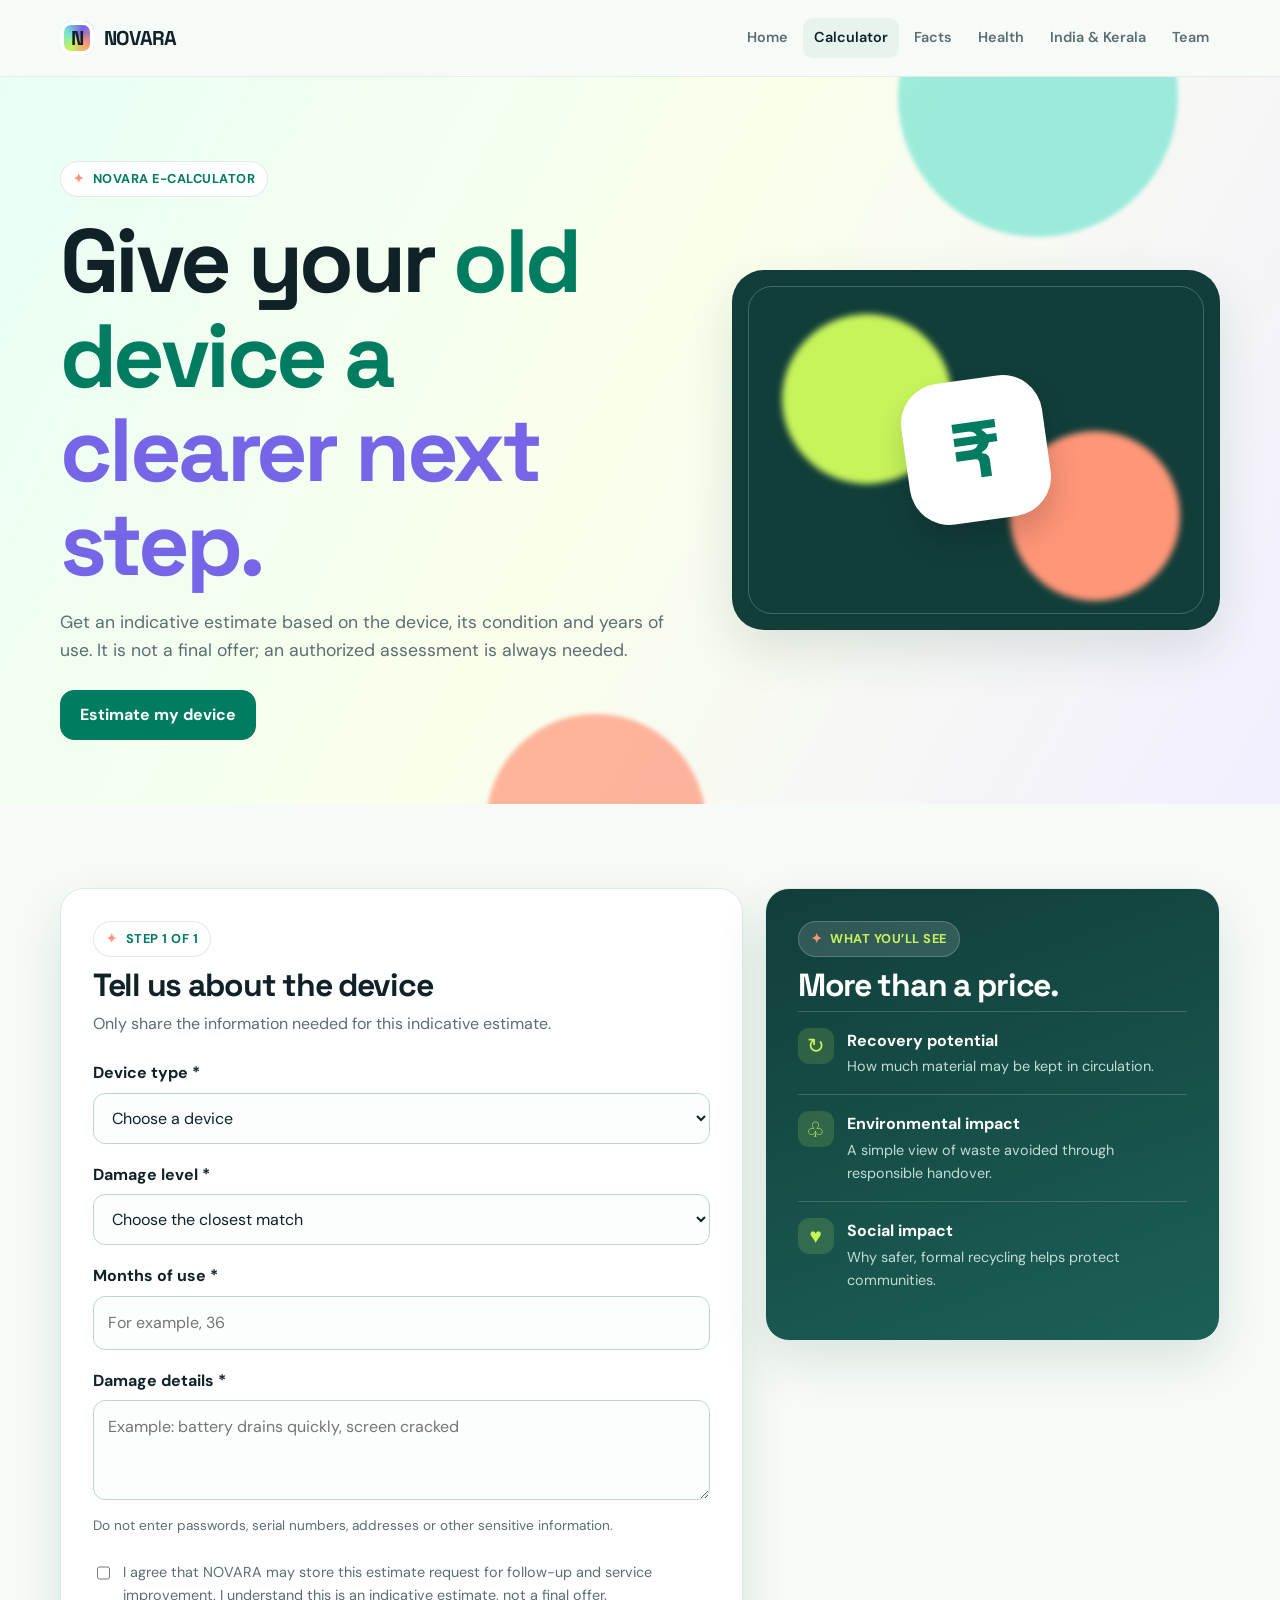
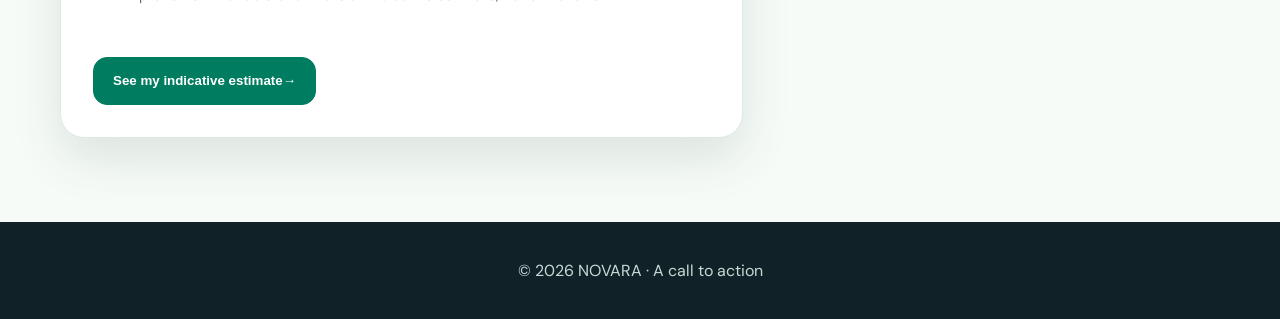
==== calculator.html @ 315a71c9 "Add files via upload" ====
<!doctype html><html lang="en"><head><meta charset="utf-8"><meta name="viewport" content="width=device-width,initial-scale=1"><meta name="description" content="Get an indicative NOVARA e-waste estimate."><title>E-Calculator | NOVARA</title><link rel="stylesheet" href="styles.css"></head><body><header><div class="container"><nav><a class="brand" href="index.html"><span class="brand-badge">N</span>NOVARA</a><ul class="nav-links"><li><a href="index.html">Home</a></li><li><a class="active" href="calculator.html">Calculator</a></li><li><a href="facts.html">Facts</a></li><li><a href="health.html">Health</a></li><li><a href="india-kerala.html">India &amp; Kerala</a></li><li><a href="team.html">Team</a></li></ul></nav></div></header><main><section class="hero calculator-hero"><div class="container hero-grid"><div><span class="eyebrow">NOVARA e-calculator</span><h1 class="kinetic"><span>Give your</span> <span>old device a</span> <span>clearer next step.</span></h1><p class="sub">Get an indicative estimate based on the device, its condition and years of use. It is not a final offer; an authorized assessment is always needed.</p><a class="btn" href="#estimate-form">Estimate my device</a></div><div class="hero-visual" aria-hidden="true"><div class="orb one"></div><div class="orb two"></div><div class="hero-symbol">₹</div></div></div></section><section class="container reveal"><div class="calculator-layout"><form id="estimate-form" class="calculator-card" novalidate><div class="form-heading"><span class="eyebrow">Step 1 of 1</span><h2>Tell us about the device</h2><p>Only share the information needed for this indicative estimate.</p></div><div class="field"><label for="deviceType">Device type <span aria-hidden="true">*</span></label><select id="deviceType" name="deviceType" required><option value="">Choose a device</option><option value="smartphone">Smartphone</option><option value="laptop">Laptop</option><option value="tablet">Tablet</option><option value="desktop">Desktop computer</option><option value="smartwatch">Smartwatch</option><option value="console">Gaming console</option><option value="other">Other electronic device</option></select></div><div class="field"><label for="damageLevel">Damage level <span aria-hidden="true">*</span></label><select id="damageLevel" name="damageLevel" required><option value="">Choose the closest match</option><option value="minor">Minor wear or repair needed</option><option value="moderate">Moderate damage</option><option value="severe">Severe damage</option><option value="nonworking">Not working</option></select></div><div class="field"><label for="usageMonths">Months of use <span aria-hidden="true">*</span></label><input id="usageMonths" name="usageMonths" type="number" min="0" max="180" step="1" inputmode="numeric" placeholder="For example, 36" required></div><div class="field"><label for="damageDescription">Damage details <span aria-hidden="true">*</span></label><textarea id="damageDescription" name="damageDescription" maxlength="500" required placeholder="Example: battery drains quickly, screen cracked"></textarea><p class="hint">Do not enter passwords, serial numbers, addresses or other sensitive information.</p></div><label class="consent"><input id="consent" name="consent" type="checkbox" required><span>I agree that NOVARA may store this estimate request for follow-up and service improvement. I understand this is an indicative estimate, not a final offer.</span></label><p id="form-message" class="form-message" role="alert" aria-live="polite"></p><button class="btn" type="submit">See my indicative estimate <span aria-hidden="true">→</span></button></form><aside class="calculator-aside"><span class="eyebrow">What you’ll see</span><h2>More than a price.</h2><div class="mini-impact"><span>↻</span><div><strong>Recovery potential</strong><p>How much material may be kept in circulation.</p></div></div><div class="mini-impact"><span>♧</span><div><strong>Environmental impact</strong><p>A simple view of waste avoided through responsible handover.</p></div></div><div class="mini-impact"><span>♥</span><div><strong>Social impact</strong><p>Why safer, formal recycling helps protect communities.</p></div></div></aside></div><section id="result" class="estimate-result" hidden tabindex="-1"><span class="eyebrow">Your indicative result</span><h2 id="result-title">A next step for your device</h2><p id="result-summary"></p><div class="result-grid"><article><span>Indicative recovery value</span><strong id="value-result">—</strong><small>Subject to a physical assessment.</small></article><article><span>Repair / reuse potential</span><strong id="repair-result">—</strong><small>A guide, not a quote.</small></article><article><span>Sustainable impact</span><strong id="impact-result">—</strong><small id="impact-detail">—</small></article></div><div class="result-actions"><a class="btn" href="india-kerala.html">Plan responsible disposal</a><button class="text-button" id="reset-estimate" type="button">Start another estimate</button></div></section></section></main><footer><div class="container">© 2026 NOVARA · A call to action</div></footer><script src="calculator.js"></script></body></html>
---- styles.css ----
@import url('https://fonts.googleapis.com/css2?family=DM+Sans:wght@400;500;600;700&family=Space+Grotesk:wght@500;600;700&display=swap');
:root { --ink:#102228; --muted:#5c6d72; --paper:#f7fbf8; --surface:#fff; --line:#dcebe5; --green:#007c61; --lime:#c7f35b; --aqua:#75e5d2; --coral:#ff9678; --violet:#7765e8; --shadow:0 20px 50px rgba(17,63,53,.12); --radius:24px; }
* { box-sizing:border-box; } html { scroll-behavior:smooth; } body { margin:0; color:var(--ink); background:var(--paper); font:16px/1.6 'DM Sans',Arial,sans-serif; } h1,h2,h3 { font-family:'Space Grotesk',Arial,sans-serif; line-height:1.05; margin:0; letter-spacing:-.04em; } a { color:inherit; text-decoration:none; } a:focus-visible,button:focus-visible { outline:3px solid var(--violet); outline-offset:4px; border-radius:8px; }
.container { width:min(1160px,calc(100% - 40px)); margin:auto; } header { position:sticky; top:0; z-index:10; background:rgba(247,251,248,.86); backdrop-filter:blur(16px); border-bottom:1px solid rgba(16,34,40,.07); } nav { min-height:76px; display:flex; align-items:center; justify-content:space-between; gap:24px; } .brand { display:flex; align-items:center; gap:10px; font:700 1.25rem 'Space Grotesk'; letter-spacing:-.04em; } .brand-badge { width:34px; aspect-ratio:1; display:grid; place-items:center; border-radius:11px; background:conic-gradient(from 210deg,var(--lime),var(--aqua),var(--violet),var(--coral),var(--lime)); color:#102228; box-shadow:inset 0 0 0 4px #fff; } .brand-logo { width:38px; height:38px; object-fit:contain; } .nav-links { display:flex; flex-wrap:wrap; gap:4px; padding:0; margin:0; list-style:none; } .nav-links a { display:block; padding:8px 11px; border-radius:10px; color:var(--muted); font-weight:600; font-size:.9rem; } .nav-links a:hover,.nav-links a.active { color:var(--ink); background:#e7f4ed; }
.hero { position:relative; overflow:hidden; padding:84px 0 72px; background:linear-gradient(118deg,#e9fff6 0%,#faffeb 48%,#f2efff 100%); } .hero:before,.hero:after { content:''; position:absolute; border-radius:50%; filter:blur(2px); opacity:.7; } .hero:before { width:280px; height:280px; background:var(--aqua); top:-120px; right:8%; } .hero:after { width:220px; height:220px; background:var(--coral); bottom:-130px; left:38%; } .hero-grid { position:relative; display:grid; grid-template-columns:1.12fr .88fr; gap:52px; align-items:center; } .eyebrow,.badge { display:inline-flex; align-items:center; gap:8px; padding:7px 12px; background:#fff; border:1px solid rgba(16,34,40,.1); border-radius:999px; color:var(--green); font-size:.8rem; font-weight:700; letter-spacing:.04em; text-transform:uppercase; } .eyebrow:before { content:'✦'; color:var(--coral); } .kinetic { max-width:720px; margin:17px 0; font-size:clamp(3rem,7vw,5.8rem); } .kinetic span { display:inline; } .kinetic span:nth-child(2) { color:var(--green); } .kinetic span:nth-child(3) { color:var(--violet); } .sub { max-width:58ch; margin:0 0 26px; color:var(--muted); font-size:1.1rem; } .cta { display:flex; flex-wrap:wrap; gap:12px; } .btn { display:inline-flex; justify-content:center; align-items:center; min-height:48px; padding:11px 19px; border:1px solid var(--green); border-radius:14px; background:var(--green); color:#fff; font-weight:700; transition:transform .2s,box-shadow .2s,background .2s; } .btn:hover { transform:translateY(-3px); background:#00634e; box-shadow:0 12px 22px rgba(0,124,97,.23); } .btn-outline { background:rgba(255,255,255,.7); color:var(--ink); border-color:var(--line); } .btn-outline:hover { background:#fff; }
.hero-visual { min-height:360px; position:relative; display:grid; place-items:center; overflow:hidden; isolation:isolate; border:1px solid rgba(16,34,40,.08); border-radius:32px; background:#123e3a; box-shadow:var(--shadow); } .hero-visual:before { content:''; position:absolute; inset:15px; z-index:-1; border-radius:24px; border:1px solid rgba(255,255,255,.22); } .orb { position:absolute; width:170px; aspect-ratio:1; border-radius:50%; filter:blur(3px); } .orb.one { top:12%; left:10%; background:var(--lime); } .orb.two { right:8%; bottom:8%; background:var(--coral); } .hero-symbol { position:relative; z-index:2; display:grid; place-items:center; width:142px; aspect-ratio:1; border-radius:40px; background:#fff; color:var(--green); font:700 5rem 'Space Grotesk'; transform:rotate(-8deg); box-shadow:0 18px 30px rgba(0,0,0,.16); } .logo-visual img { position:relative; z-index:2; max-width:68%; max-height:180px; object-fit:contain; background:#fff; padding:20px; border-radius:20px; }
section { padding:84px 0; } .section-heading { display:flex; justify-content:space-between; gap:30px; align-items:end; margin-bottom:28px; } .section-title { font-size:clamp(2rem,4vw,3.2rem); } .section-sub { max-width:56ch; margin:10px 0 0; color:var(--muted); } .stats,.cards-3 { display:grid; grid-template-columns:repeat(3,1fr); gap:18px; } .stat-card,.card,.glass { border:1px solid var(--line); border-radius:var(--radius); background:var(--surface); box-shadow:0 5px 15px rgba(17,63,53,.035); } .stat-card { padding:24px; } .stat-card:nth-child(2n) { background:#eefcf7; } .stat-card:nth-child(3n) { background:#fffae8; } .stat-value { font:700 clamp(2.2rem,4vw,3.2rem) 'Space Grotesk'; color:var(--green); letter-spacing:-.06em; } .stat-label { margin-top:8px; font-weight:700; } .note { margin:.5rem 0 0; color:var(--muted); font-size:.88rem; } .grid-2 { display:grid; grid-template-columns:1fr 1fr; gap:18px; } .glass,.card { padding:28px; } .card { transition:transform .2s,box-shadow .2s; } .card:hover,.glass:hover { transform:translateY(-5px); box-shadow:var(--shadow); } .icon { width:46px; aspect-ratio:1; display:grid; place-items:center; margin-bottom:18px; border-radius:15px; background:#e7f8f0; font-size:1.35rem; } .card:nth-child(2) .icon { background:#fff2eb; } .card:nth-child(3) .icon { background:#eeecff; } .card h3,.glass h3 { font-size:1.3rem; margin-bottom:10px; } .card p,.glass p,ul.clean { color:var(--muted); } ul.clean { margin:12px 0 0; padding-left:20px; } ul.clean li { margin:8px 0; } .feature-band { padding:34px; border-radius:32px; background:var(--ink); color:#fff; } .feature-band p { color:#bed5ce; } .feature-band .btn { background:var(--lime); border-color:var(--lime); color:var(--ink); } footer { padding:36px 0; background:var(--ink); color:#c8d9d4; text-align:center; }
.reveal { opacity:1; transform:none; } .js .reveal { opacity:0; transform:translateY(24px); transition:opacity .65s ease,transform .65s ease; } .js .reveal.on { opacity:1; transform:none; }
@media (max-width:820px) { nav { padding:12px 0; align-items:flex-start; } .nav-links { gap:1px; } .nav-links a { padding:6px 8px; font-size:.82rem; } .hero { padding:58px 0; } .hero-grid,.grid-2 { grid-template-columns:1fr; gap:28px; } .hero-visual { min-height:260px; order:-1; } .hero-symbol { width:110px; font-size:4rem; } .stats,.cards-3 { grid-template-columns:1fr; } .section-heading { display:block; } section { padding:58px 0; } }
@media (prefers-reduced-motion:reduce) { html { scroll-behavior:auto; } *,*:before,*:after { animation-duration:.01ms !important; animation-iteration-count:1 !important; transition-duration:.01ms !important; } .reveal { opacity:1; transform:none; } }

.calculator-hero { padding-bottom:64px; }.calculator-layout { display:grid; grid-template-columns:minmax(0,1.2fr) minmax(280px,.8fr); gap:22px; align-items:start; }.calculator-card,.calculator-aside,.estimate-result { padding:32px; border:1px solid var(--line); border-radius:var(--radius); background:var(--surface); box-shadow:var(--shadow); }.form-heading h2,.calculator-aside h2 { margin:12px 0 8px; font-size:2rem; }.form-heading p,.calculator-aside p { color:var(--muted); margin:0 0 24px; }.field { margin:18px 0; }.field label { display:block; margin-bottom:7px; font-weight:700; }.field select,.field input,.field textarea { width:100%; border:1px solid #bdd6cd; border-radius:12px; background:#fbfefc; color:var(--ink); padding:13px 14px; font:inherit; }.field textarea { min-height:100px; resize:vertical; }.field select:focus,.field input:focus,.field textarea:focus { outline:3px solid rgba(117,101,232,.25); border-color:var(--violet); }.hint { margin:7px 0 0; color:var(--muted); font-size:.85rem; }.consent { display:flex; align-items:flex-start; gap:10px; margin:24px 0 12px; color:var(--muted); font-size:.9rem; }.consent input { width:18px; height:18px; margin-top:3px; accent-color:var(--green); }.form-message { min-height:1.5em; margin:0 0 14px; color:var(--green); font-weight:600; }.calculator-aside { background:linear-gradient(160deg,#123e3a,#1b6057); color:#fff; position:sticky; top:94px; }.calculator-aside .eyebrow { background:rgba(255,255,255,.13); border-color:rgba(255,255,255,.2); color:var(--lime); }.calculator-aside p { color:#c1dbd5; }.mini-impact { display:flex; gap:13px; padding:16px 0; border-top:1px solid rgba(255,255,255,.16); }.mini-impact > span { display:grid; place-items:center; width:36px; height:36px; flex:0 0 auto; border-radius:11px; background:rgba(199,243,91,.15); color:var(--lime); font-size:1.3rem; }.mini-impact strong { display:block; }.mini-impact p { font-size:.9rem; margin:2px 0 0; }.estimate-result { margin-top:22px; }.estimate-result h2 { margin:12px 0 8px; font-size:clamp(2rem,4vw,3rem); }.estimate-result > p { color:var(--muted); max-width:70ch; }.result-grid { display:grid; grid-template-columns:repeat(3,1fr); gap:14px; margin:24px 0; }.result-grid article { padding:20px; border-radius:18px; background:#effaf5; }.result-grid article:nth-child(2) { background:#fff7e8; }.result-grid article:nth-child(3) { background:#f0eeff; }.result-grid span,.result-grid small { display:block; color:var(--muted); font-size:.85rem; }.result-grid strong { display:block; margin:7px 0; font:700 1.45rem 'Space Grotesk'; color:var(--green); }.result-actions { display:flex; align-items:center; gap:18px; flex-wrap:wrap; }.text-button { border:0; background:transparent; color:var(--green); padding:9px; font:700 inherit; cursor:pointer; text-decoration:underline; }
@media (max-width:820px) { .calculator-layout,.result-grid { grid-template-columns:1fr; }.calculator-aside { position:static; }.calculator-card,.calculator-aside,.estimate-result { padding:24px; } }
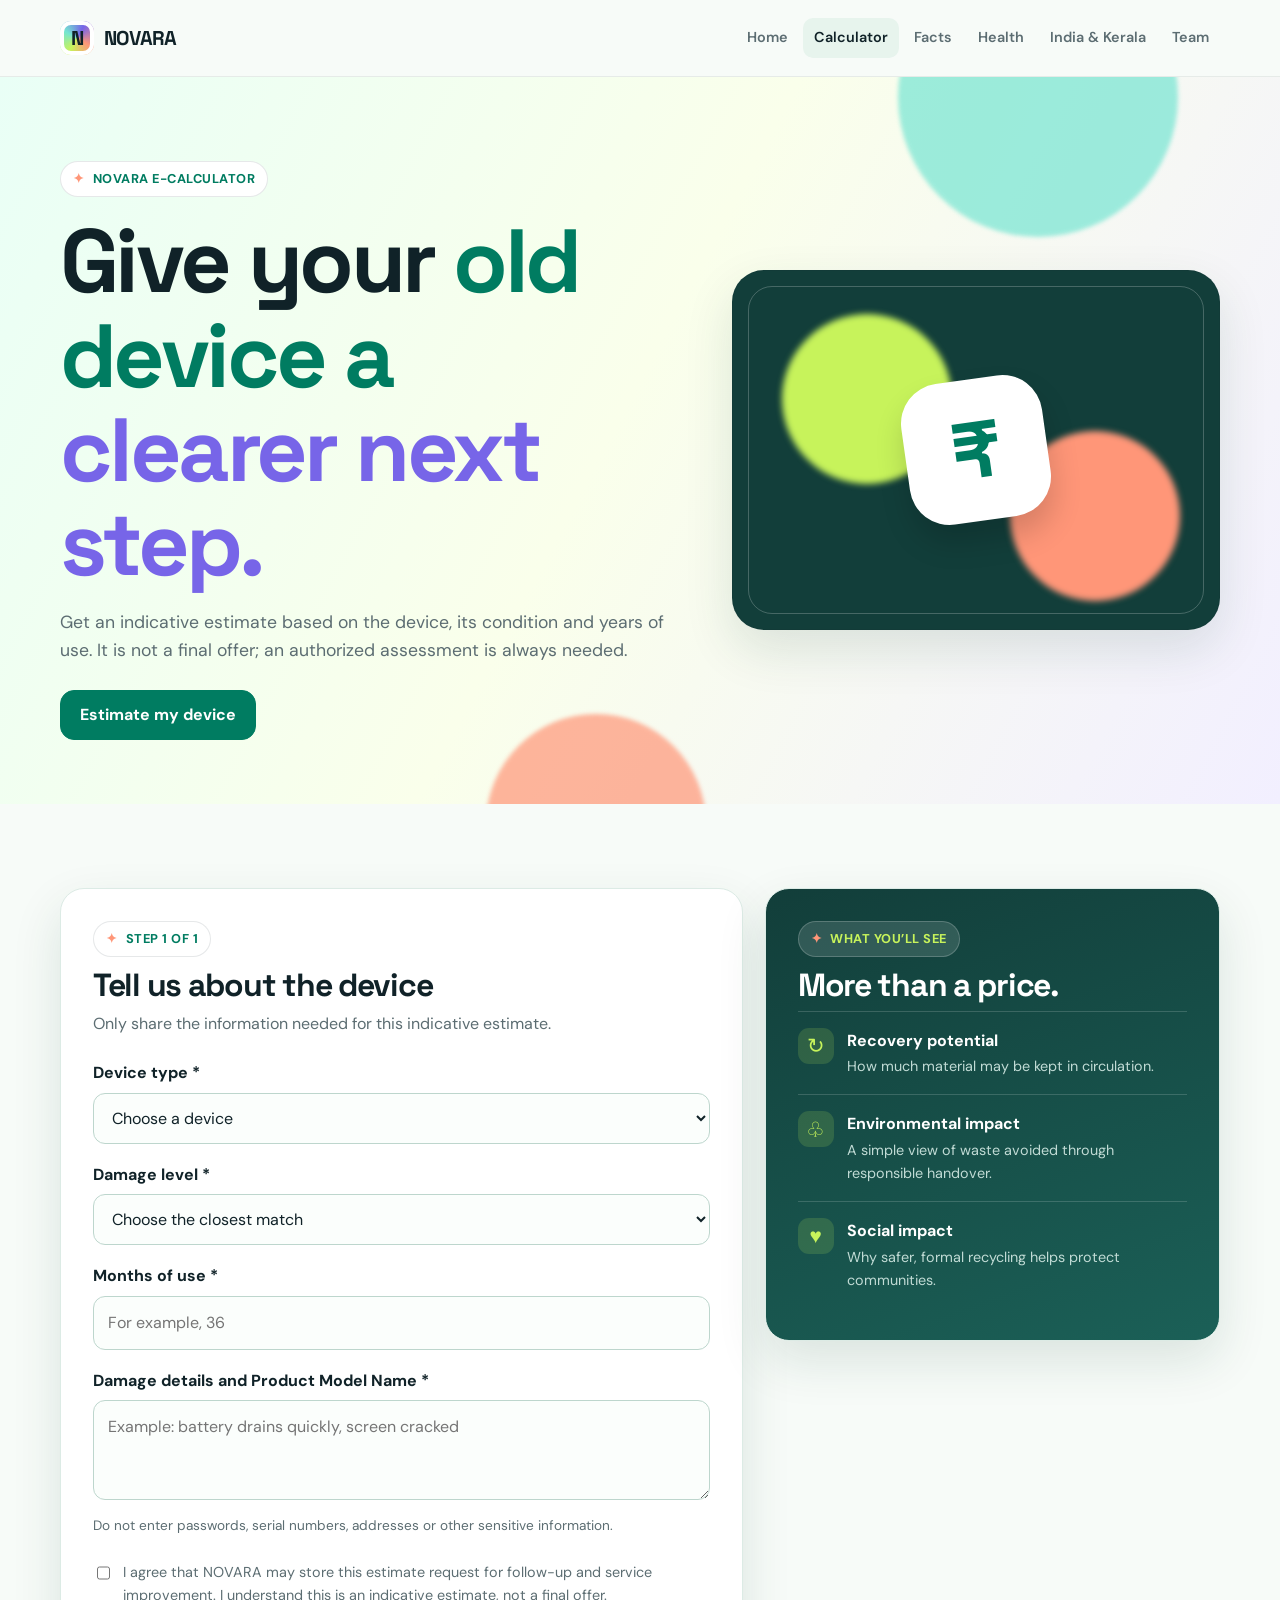
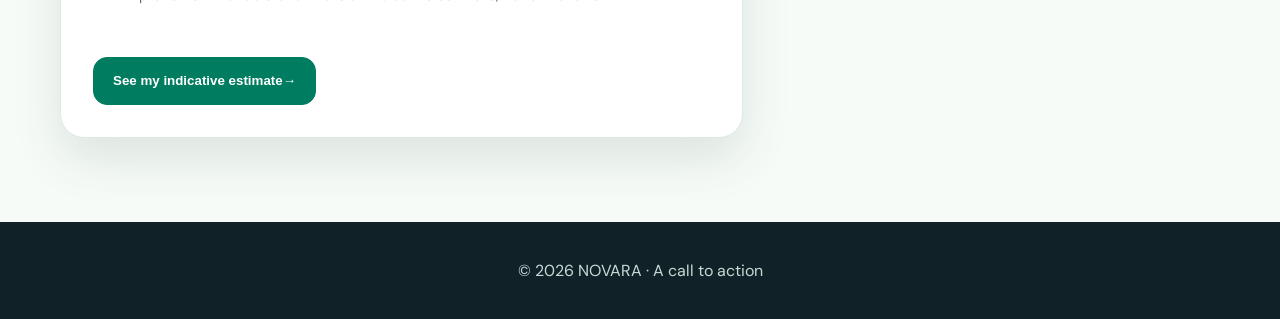
==== commit d08dfaa2: "Update calculator.html" ====
--- a/calculator.html
+++ b/calculator.html
@@ -1 +1,239 @@
-<!doctype html><html lang="en"><head><meta charset="utf-8"><meta name="viewport" content="width=device-width,initial-scale=1"><meta name="description" content="Get an indicative NOVARA e-waste estimate."><title>E-Calculator | NOVARA</title><link rel="stylesheet" href="styles.css"></head><body><header><div class="container"><nav><a class="brand" href="index.html"><span class="brand-badge">N</span>NOVARA</a><ul class="nav-links"><li><a href="index.html">Home</a></li><li><a class="active" href="calculator.html">Calculator</a></li><li><a href="facts.html">Facts</a></li><li><a href="health.html">Health</a></li><li><a href="india-kerala.html">India &amp; Kerala</a></li><li><a href="team.html">Team</a></li></ul></nav></div></header><main><section class="hero calculator-hero"><div class="container hero-grid"><div><span class="eyebrow">NOVARA e-calculator</span><h1 class="kinetic"><span>Give your</span> <span>old device a</span> <span>clearer next step.</span></h1><p class="sub">Get an indicative estimate based on the device, its condition and years of use. It is not a final offer; an authorized assessment is always needed.</p><a class="btn" href="#estimate-form">Estimate my device</a></div><div class="hero-visual" aria-hidden="true"><div class="orb one"></div><div class="orb two"></div><div class="hero-symbol">₹</div></div></div></section><section class="container reveal"><div class="calculator-layout"><form id="estimate-form" class="calculator-card" novalidate><div class="form-heading"><span class="eyebrow">Step 1 of 1</span><h2>Tell us about the device</h2><p>Only share the information needed for this indicative estimate.</p></div><div class="field"><label for="deviceType">Device type <span aria-hidden="true">*</span></label><select id="deviceType" name="deviceType" required><option value="">Choose a device</option><option value="smartphone">Smartphone</option><option value="laptop">Laptop</option><option value="tablet">Tablet</option><option value="desktop">Desktop computer</option><option value="smartwatch">Smartwatch</option><option value="console">Gaming console</option><option value="other">Other electronic device</option></select></div><div class="field"><label for="damageLevel">Damage level <span aria-hidden="true">*</span></label><select id="damageLevel" name="damageLevel" required><option value="">Choose the closest match</option><option value="minor">Minor wear or repair needed</option><option value="moderate">Moderate damage</option><option value="severe">Severe damage</option><option value="nonworking">Not working</option></select></div><div class="field"><label for="usageMonths">Months of use <span aria-hidden="true">*</span></label><input id="usageMonths" name="usageMonths" type="number" min="0" max="180" step="1" inputmode="numeric" placeholder="For example, 36" required></div><div class="field"><label for="damageDescription">Damage details <span aria-hidden="true">*</span></label><textarea id="damageDescription" name="damageDescription" maxlength="500" required placeholder="Example: battery drains quickly, screen cracked"></textarea><p class="hint">Do not enter passwords, serial numbers, addresses or other sensitive information.</p></div><label class="consent"><input id="consent" name="consent" type="checkbox" required><span>I agree that NOVARA may store this estimate request for follow-up and service improvement. I understand this is an indicative estimate, not a final offer.</span></label><p id="form-message" class="form-message" role="alert" aria-live="polite"></p><button class="btn" type="submit">See my indicative estimate <span aria-hidden="true">→</span></button></form><aside class="calculator-aside"><span class="eyebrow">What you’ll see</span><h2>More than a price.</h2><div class="mini-impact"><span>↻</span><div><strong>Recovery potential</strong><p>How much material may be kept in circulation.</p></div></div><div class="mini-impact"><span>♧</span><div><strong>Environmental impact</strong><p>A simple view of waste avoided through responsible handover.</p></div></div><div class="mini-impact"><span>♥</span><div><strong>Social impact</strong><p>Why safer, formal recycling helps protect communities.</p></div></div></aside></div><section id="result" class="estimate-result" hidden tabindex="-1"><span class="eyebrow">Your indicative result</span><h2 id="result-title">A next step for your device</h2><p id="result-summary"></p><div class="result-grid"><article><span>Indicative recovery value</span><strong id="value-result">—</strong><small>Subject to a physical assessment.</small></article><article><span>Repair / reuse potential</span><strong id="repair-result">—</strong><small>A guide, not a quote.</small></article><article><span>Sustainable impact</span><strong id="impact-result">—</strong><small id="impact-detail">—</small></article></div><div class="result-actions"><a class="btn" href="india-kerala.html">Plan responsible disposal</a><button class="text-button" id="reset-estimate" type="button">Start another estimate</button></div></section></section></main><footer><div class="container">© 2026 NOVARA · A call to action</div></footer><script src="calculator.js"></script></body></html>
+<!doctype html>
+<html lang="en">
+<head>
+  <meta charset="utf-8">
+  <meta name="viewport" content="width=device-width, initial-scale=1">
+  <meta
+    name="description"
+    content="Get an indicative NOVARA e-waste estimate."
+  >
+  <title>E-Calculator | NOVARA</title>
+  <link rel="stylesheet" href="styles.css">
+</head>
+
+<body>
+  <header>
+    <div class="container">
+      <nav>
+        <a class="brand" href="index.html">
+          <span class="brand-badge">N</span>
+          NOVARA
+        </a>
+
+        <ul class="nav-links">
+          <li><a href="index.html">Home</a></li>
+          <li><a class="active" href="calculator.html">Calculator</a></li>
+          <li><a href="facts.html">Facts</a></li>
+          <li><a href="health.html">Health</a></li>
+          <li><a href="india-kerala.html">India &amp; Kerala</a></li>
+          <li><a href="team.html">Team</a></li>
+        </ul>
+      </nav>
+    </div>
+  </header>
+
+  <main>
+    <section class="hero calculator-hero">
+      <div class="container hero-grid">
+        <div>
+          <span class="eyebrow">NOVARA e-calculator</span>
+
+          <h1 class="kinetic">
+            <span>Give your</span>
+            <span>old device a</span>
+            <span>clearer next step.</span>
+          </h1>
+
+          <p class="sub">
+            Get an indicative estimate based on the device, its condition and
+            years of use. It is not a final offer; an authorized assessment is
+            always needed.
+          </p>
+
+          <a class="btn" href="#estimate-form">Estimate my device</a>
+        </div>
+
+        <div class="hero-visual" aria-hidden="true">
+          <div class="orb one"></div>
+          <div class="orb two"></div>
+          <div class="hero-symbol">₹</div>
+        </div>
+      </div>
+    </section>
+
+    <section class="container reveal">
+      <div class="calculator-layout">
+        <form id="estimate-form" class="calculator-card" novalidate>
+          <div class="form-heading">
+            <span class="eyebrow">Step 1 of 1</span>
+            <h2>Tell us about the device</h2>
+            <p>Only share the information needed for this indicative estimate.</p>
+          </div>
+
+          <div class="field">
+            <label for="deviceType">
+              Device type <span aria-hidden="true">*</span>
+            </label>
+
+            <select id="deviceType" name="deviceType" required>
+              <option value="">Choose a device</option>
+              <option value="smartphone">Smartphone</option>
+              <option value="laptop">Laptop</option>
+              <option value="tablet">Tablet</option>
+              <option value="desktop">Desktop computer</option>
+              <option value="smartwatch">Smartwatch</option>
+              <option value="console">Gaming console</option>
+              <option value="other">Other electronic device</option>
+            </select>
+          </div>
+
+          <div class="field">
+            <label for="damageLevel">
+              Damage level <span aria-hidden="true">*</span>
+            </label>
+
+            <select id="damageLevel" name="damageLevel" required>
+              <option value="">Choose the closest match</option>
+              <option value="minor">Minor wear or repair needed</option>
+              <option value="moderate">Moderate damage</option>
+              <option value="severe">Severe damage</option>
+              <option value="nonworking">Not working</option>
+            </select>
+          </div>
+
+          <div class="field">
+            <label for="usageMonths">
+              Months of use <span aria-hidden="true">*</span>
+            </label>
+
+            <input
+              id="usageMonths"
+              name="usageMonths"
+              type="number"
+              min="0"
+              max="180"
+              step="1"
+              inputmode="numeric"
+              placeholder="For example, 36"
+              required
+            >
+          </div>
+
+          <div class="field">
+            <label for="damageDescription">
+              Damage details and Product Model Name <span aria-hidden="true">*</span>
+            </label>
+
+            <textarea
+              id="damageDescription"
+              name="damageDescription"
+              maxlength="200"
+              required
+              placeholder="Example: battery drains quickly, screen cracked"
+            ></textarea>
+
+            <p class="hint">
+              Do not enter passwords, serial numbers, addresses or other
+              sensitive information.
+            </p>
+          </div>
+
+          <label class="consent">
+            <input id="consent" name="consent" type="checkbox" required>
+            <span>
+              I agree that NOVARA may store this estimate request for follow-up
+              and service improvement. I understand this is an indicative
+              estimate, not a final offer.
+            </span>
+          </label>
+
+          <p
+            id="form-message"
+            class="form-message"
+            role="alert"
+            aria-live="polite"
+          ></p>
+
+          <button class="btn" type="submit">
+            See my indicative estimate
+            <span aria-hidden="true">→</span>
+          </button>
+        </form>
+
+        <aside class="calculator-aside">
+          <span class="eyebrow">What you’ll see</span>
+          <h2>More than a price.</h2>
+
+          <div class="mini-impact">
+            <span>↻</span>
+            <div>
+              <strong>Recovery potential</strong>
+              <p>How much material may be kept in circulation.</p>
+            </div>
+          </div>
+
+          <div class="mini-impact">
+            <span>♧</span>
+            <div>
+              <strong>Environmental impact</strong>
+              <p>A simple view of waste avoided through responsible handover.</p>
+            </div>
+          </div>
+
+          <div class="mini-impact">
+            <span>♥</span>
+            <div>
+              <strong>Social impact</strong>
+              <p>Why safer, formal recycling helps protect communities.</p>
+            </div>
+          </div>
+        </aside>
+      </div>
+
+      <section id="result" class="estimate-result" hidden tabindex="-1">
+        <span class="eyebrow">Your indicative result</span>
+        <h2 id="result-title">A next step for your device</h2>
+        <p id="result-summary"></p>
+
+        <div class="result-grid">
+          <article>
+            <span>Indicative recovery value</span>
+            <strong id="value-result">—</strong>
+            <small>Subject to a physical assessment.</small>
+          </article>
+
+          <article>
+            <span>Repair / reuse potential</span>
+            <strong id="repair-result">—</strong>
+            <small>A guide, not a quote.</small>
+          </article>
+
+          <article>
+            <span>Sustainable impact</span>
+            <strong id="impact-result">—</strong>
+            <small id="impact-detail">—</small>
+          </article>
+        </div>
+
+        <div class="result-actions">
+          <a class="btn" href="india-kerala.html">
+            Plan responsible disposal
+          </a>
+
+          <button class="text-button" id="reset-estimate" type="button">
+            Start another estimate
+          </button>
+        </div>
+      </section>
+    </section>
+  </main>
+
+  <footer>
+    <div class="container">
+      © 2026 NOVARA · A call to action
+    </div>
+  </footer>
+
+  <script src="calculator.js"></script>
+</body>
+</html>
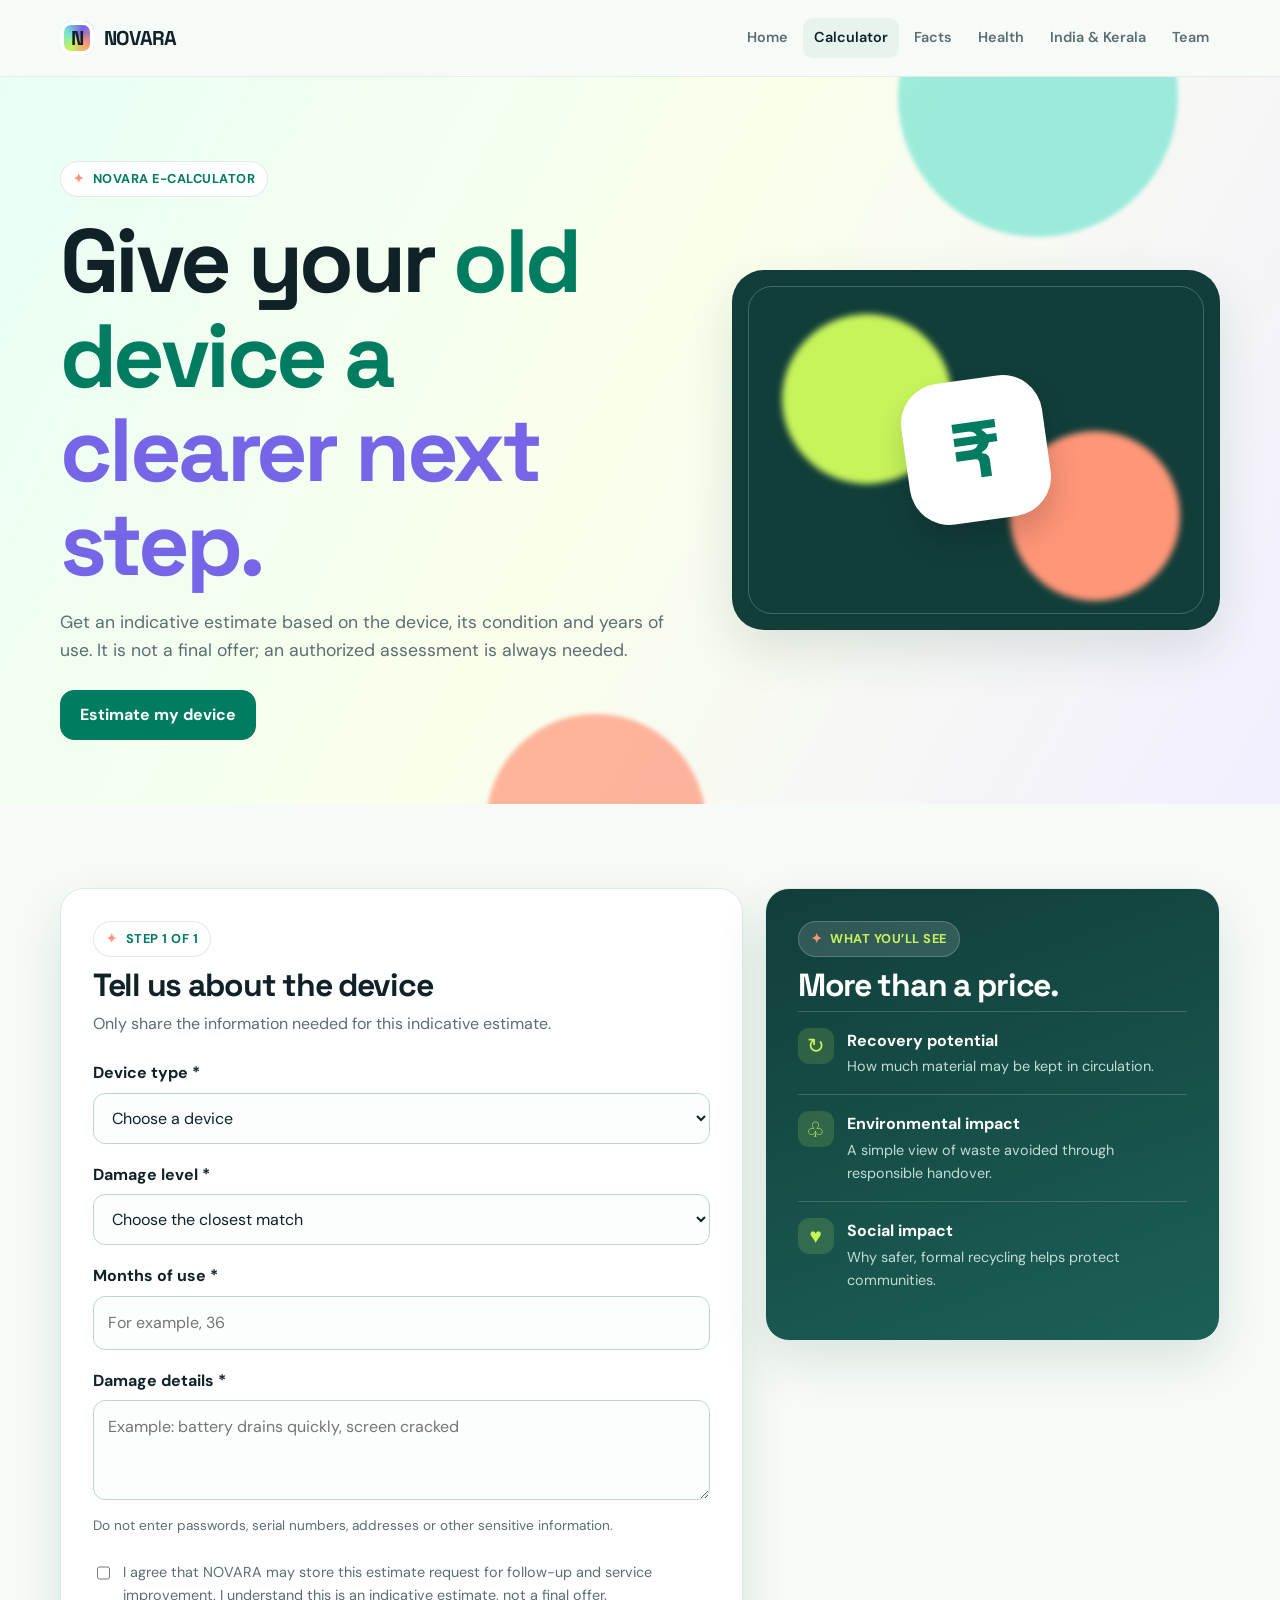
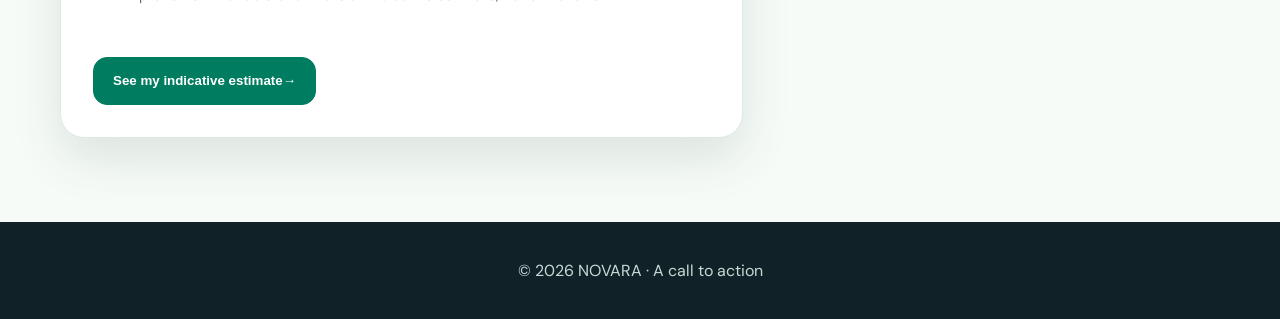
==== commit 0fdb9e36: "Add files via upload" ====
--- a/calculator.html
+++ b/calculator.html
@@ -1,239 +1 @@
-<!doctype html>
-<html lang="en">
-<head>
-  <meta charset="utf-8">
-  <meta name="viewport" content="width=device-width, initial-scale=1">
-  <meta
-    name="description"
-    content="Get an indicative NOVARA e-waste estimate."
-  >
-  <title>E-Calculator | NOVARA</title>
-  <link rel="stylesheet" href="styles.css">
-</head>
-
-<body>
-  <header>
-    <div class="container">
-      <nav>
-        <a class="brand" href="index.html">
-          <span class="brand-badge">N</span>
-          NOVARA
-        </a>
-
-        <ul class="nav-links">
-          <li><a href="index.html">Home</a></li>
-          <li><a class="active" href="calculator.html">Calculator</a></li>
-          <li><a href="facts.html">Facts</a></li>
-          <li><a href="health.html">Health</a></li>
-          <li><a href="india-kerala.html">India &amp; Kerala</a></li>
-          <li><a href="team.html">Team</a></li>
-        </ul>
-      </nav>
-    </div>
-  </header>
-
-  <main>
-    <section class="hero calculator-hero">
-      <div class="container hero-grid">
-        <div>
-          <span class="eyebrow">NOVARA e-calculator</span>
-
-          <h1 class="kinetic">
-            <span>Give your</span>
-            <span>old device a</span>
-            <span>clearer next step.</span>
-          </h1>
-
-          <p class="sub">
-            Get an indicative estimate based on the device, its condition and
-            years of use. It is not a final offer; an authorized assessment is
-            always needed.
-          </p>
-
-          <a class="btn" href="#estimate-form">Estimate my device</a>
-        </div>
-
-        <div class="hero-visual" aria-hidden="true">
-          <div class="orb one"></div>
-          <div class="orb two"></div>
-          <div class="hero-symbol">₹</div>
-        </div>
-      </div>
-    </section>
-
-    <section class="container reveal">
-      <div class="calculator-layout">
-        <form id="estimate-form" class="calculator-card" novalidate>
-          <div class="form-heading">
-            <span class="eyebrow">Step 1 of 1</span>
-            <h2>Tell us about the device</h2>
-            <p>Only share the information needed for this indicative estimate.</p>
-          </div>
-
-          <div class="field">
-            <label for="deviceType">
-              Device type <span aria-hidden="true">*</span>
-            </label>
-
-            <select id="deviceType" name="deviceType" required>
-              <option value="">Choose a device</option>
-              <option value="smartphone">Smartphone</option>
-              <option value="laptop">Laptop</option>
-              <option value="tablet">Tablet</option>
-              <option value="desktop">Desktop computer</option>
-              <option value="smartwatch">Smartwatch</option>
-              <option value="console">Gaming console</option>
-              <option value="other">Other electronic device</option>
-            </select>
-          </div>
-
-          <div class="field">
-            <label for="damageLevel">
-              Damage level <span aria-hidden="true">*</span>
-            </label>
-
-            <select id="damageLevel" name="damageLevel" required>
-              <option value="">Choose the closest match</option>
-              <option value="minor">Minor wear or repair needed</option>
-              <option value="moderate">Moderate damage</option>
-              <option value="severe">Severe damage</option>
-              <option value="nonworking">Not working</option>
-            </select>
-          </div>
-
-          <div class="field">
-            <label for="usageMonths">
-              Months of use <span aria-hidden="true">*</span>
-            </label>
-
-            <input
-              id="usageMonths"
-              name="usageMonths"
-              type="number"
-              min="0"
-              max="180"
-              step="1"
-              inputmode="numeric"
-              placeholder="For example, 36"
-              required
-            >
-          </div>
-
-          <div class="field">
-            <label for="damageDescription">
-              Damage details and Product Model Name <span aria-hidden="true">*</span>
-            </label>
-
-            <textarea
-              id="damageDescription"
-              name="damageDescription"
-              maxlength="200"
-              required
-              placeholder="Example: battery drains quickly, screen cracked"
-            ></textarea>
-
-            <p class="hint">
-              Do not enter passwords, serial numbers, addresses or other
-              sensitive information.
-            </p>
-          </div>
-
-          <label class="consent">
-            <input id="consent" name="consent" type="checkbox" required>
-            <span>
-              I agree that NOVARA may store this estimate request for follow-up
-              and service improvement. I understand this is an indicative
-              estimate, not a final offer.
-            </span>
-          </label>
-
-          <p
-            id="form-message"
-            class="form-message"
-            role="alert"
-            aria-live="polite"
-          ></p>
-
-          <button class="btn" type="submit">
-            See my indicative estimate
-            <span aria-hidden="true">→</span>
-          </button>
-        </form>
-
-        <aside class="calculator-aside">
-          <span class="eyebrow">What you’ll see</span>
-          <h2>More than a price.</h2>
-
-          <div class="mini-impact">
-            <span>↻</span>
-            <div>
-              <strong>Recovery potential</strong>
-              <p>How much material may be kept in circulation.</p>
-            </div>
-          </div>
-
-          <div class="mini-impact">
-            <span>♧</span>
-            <div>
-              <strong>Environmental impact</strong>
-              <p>A simple view of waste avoided through responsible handover.</p>
-            </div>
-          </div>
-
-          <div class="mini-impact">
-            <span>♥</span>
-            <div>
-              <strong>Social impact</strong>
-              <p>Why safer, formal recycling helps protect communities.</p>
-            </div>
-          </div>
-        </aside>
-      </div>
-
-      <section id="result" class="estimate-result" hidden tabindex="-1">
-        <span class="eyebrow">Your indicative result</span>
-        <h2 id="result-title">A next step for your device</h2>
-        <p id="result-summary"></p>
-
-        <div class="result-grid">
-          <article>
-            <span>Indicative recovery value</span>
-            <strong id="value-result">—</strong>
-            <small>Subject to a physical assessment.</small>
-          </article>
-
-          <article>
-            <span>Repair / reuse potential</span>
-            <strong id="repair-result">—</strong>
-            <small>A guide, not a quote.</small>
-          </article>
-
-          <article>
-            <span>Sustainable impact</span>
-            <strong id="impact-result">—</strong>
-            <small id="impact-detail">—</small>
-          </article>
-        </div>
-
-        <div class="result-actions">
-          <a class="btn" href="india-kerala.html">
-            Plan responsible disposal
-          </a>
-
-          <button class="text-button" id="reset-estimate" type="button">
-            Start another estimate
-          </button>
-        </div>
-      </section>
-    </section>
-  </main>
-
-  <footer>
-    <div class="container">
-      © 2026 NOVARA · A call to action
-    </div>
-  </footer>
-
-  <script src="calculator.js"></script>
-</body>
-</html>
+<!doctype html><html lang="en"><head><meta charset="utf-8"><meta name="viewport" content="width=device-width,initial-scale=1"><meta name="description" content="Get an indicative NOVARA e-waste estimate."><title>E-Calculator | NOVARA</title><link rel="stylesheet" href="styles.css"></head><body><header><div class="container"><nav><a class="brand" href="index.html"><span class="brand-badge">N</span>NOVARA</a><ul class="nav-links"><li><a href="index.html">Home</a></li><li><a class="active" href="calculator.html">Calculator</a></li><li><a href="facts.html">Facts</a></li><li><a href="health.html">Health</a></li><li><a href="india-kerala.html">India &amp; Kerala</a></li><li><a href="team.html">Team</a></li></ul></nav></div></header><main><section class="hero calculator-hero"><div class="container hero-grid"><div><span class="eyebrow">NOVARA e-calculator</span><h1 class="kinetic"><span>Give your</span> <span>old device a</span> <span>clearer next step.</span></h1><p class="sub">Get an indicative estimate based on the device, its condition and years of use. It is not a final offer; an authorized assessment is always needed.</p><a class="btn" href="#estimate-form">Estimate my device</a></div><div class="hero-visual" aria-hidden="true"><div class="orb one"></div><div class="orb two"></div><div class="hero-symbol">₹</div></div></div></section><section class="container reveal"><div class="calculator-layout"><form id="estimate-form" class="calculator-card" novalidate><div class="form-heading"><span class="eyebrow">Step 1 of 1</span><h2>Tell us about the device</h2><p>Only share the information needed for this indicative estimate.</p></div><div class="field"><label for="deviceType">Device type <span aria-hidden="true">*</span></label><select id="deviceType" name="deviceType" required><option value="">Choose a device</option><option value="smartphone">Smartphone</option><option value="laptop">Laptop</option><option value="tablet">Tablet</option><option value="desktop">Desktop computer</option><option value="smartwatch">Smartwatch</option><option value="console">Gaming console</option><option value="other">Other electronic device</option></select></div><div class="field"><label for="damageLevel">Damage level <span aria-hidden="true">*</span></label><select id="damageLevel" name="damageLevel" required><option value="">Choose the closest match</option><option value="minor">Minor wear or repair needed</option><option value="moderate">Moderate damage</option><option value="severe">Severe damage</option><option value="nonworking">Not working</option></select></div><div class="field"><label for="usageMonths">Months of use <span aria-hidden="true">*</span></label><input id="usageMonths" name="usageMonths" type="number" min="0" max="180" step="1" inputmode="numeric" placeholder="For example, 36" required></div><div class="field"><label for="damageDescription">Damage details <span aria-hidden="true">*</span></label><textarea id="damageDescription" name="damageDescription" maxlength="500" required placeholder="Example: battery drains quickly, screen cracked"></textarea><p class="hint">Do not enter passwords, serial numbers, addresses or other sensitive information.</p></div><label class="consent"><input id="consent" name="consent" type="checkbox" required><span>I agree that NOVARA may store this estimate request for follow-up and service improvement. I understand this is an indicative estimate, not a final offer.</span></label><p id="form-message" class="form-message" role="alert" aria-live="polite"></p><button class="btn" type="submit">See my indicative estimate <span aria-hidden="true">→</span></button></form><aside class="calculator-aside"><span class="eyebrow">What you’ll see</span><h2>More than a price.</h2><div class="mini-impact"><span>↻</span><div><strong>Recovery potential</strong><p>How much material may be kept in circulation.</p></div></div><div class="mini-impact"><span>♧</span><div><strong>Environmental impact</strong><p>A simple view of waste avoided through responsible handover.</p></div></div><div class="mini-impact"><span>♥</span><div><strong>Social impact</strong><p>Why safer, formal recycling helps protect communities.</p></div></div></aside></div><section id="result" class="estimate-result" hidden tabindex="-1"><span class="eyebrow">Your indicative result</span><h2 id="result-title">A next step for your device</h2><p id="result-summary"></p><div class="result-grid"><article><span>Indicative recovery value</span><strong id="value-result">—</strong><small>Subject to a physical assessment.</small></article><article><span>Repair / reuse potential</span><strong id="repair-result">—</strong><small>A guide, not a quote.</small></article><article><span>Sustainable impact</span><strong id="impact-result">—</strong><small id="impact-detail">—</small></article></div><div class="result-actions"><a class="btn" href="india-kerala.html">Plan responsible disposal</a><button class="text-button" id="reset-estimate" type="button">Start another estimate</button></div></section></section></main><footer><div class="container">© 2026 NOVARA · A call to action</div></footer><script src="calculator.js"></script></body></html>
--- a/styles.css
+++ b/styles.css
@@ -11,3 +11,10 @@
 
 .calculator-hero { padding-bottom:64px; }.calculator-layout { display:grid; grid-template-columns:minmax(0,1.2fr) minmax(280px,.8fr); gap:22px; align-items:start; }.calculator-card,.calculator-aside,.estimate-result { padding:32px; border:1px solid var(--line); border-radius:var(--radius); background:var(--surface); box-shadow:var(--shadow); }.form-heading h2,.calculator-aside h2 { margin:12px 0 8px; font-size:2rem; }.form-heading p,.calculator-aside p { color:var(--muted); margin:0 0 24px; }.field { margin:18px 0; }.field label { display:block; margin-bottom:7px; font-weight:700; }.field select,.field input,.field textarea { width:100%; border:1px solid #bdd6cd; border-radius:12px; background:#fbfefc; color:var(--ink); padding:13px 14px; font:inherit; }.field textarea { min-height:100px; resize:vertical; }.field select:focus,.field input:focus,.field textarea:focus { outline:3px solid rgba(117,101,232,.25); border-color:var(--violet); }.hint { margin:7px 0 0; color:var(--muted); font-size:.85rem; }.consent { display:flex; align-items:flex-start; gap:10px; margin:24px 0 12px; color:var(--muted); font-size:.9rem; }.consent input { width:18px; height:18px; margin-top:3px; accent-color:var(--green); }.form-message { min-height:1.5em; margin:0 0 14px; color:var(--green); font-weight:600; }.calculator-aside { background:linear-gradient(160deg,#123e3a,#1b6057); color:#fff; position:sticky; top:94px; }.calculator-aside .eyebrow { background:rgba(255,255,255,.13); border-color:rgba(255,255,255,.2); color:var(--lime); }.calculator-aside p { color:#c1dbd5; }.mini-impact { display:flex; gap:13px; padding:16px 0; border-top:1px solid rgba(255,255,255,.16); }.mini-impact > span { display:grid; place-items:center; width:36px; height:36px; flex:0 0 auto; border-radius:11px; background:rgba(199,243,91,.15); color:var(--lime); font-size:1.3rem; }.mini-impact strong { display:block; }.mini-impact p { font-size:.9rem; margin:2px 0 0; }.estimate-result { margin-top:22px; }.estimate-result h2 { margin:12px 0 8px; font-size:clamp(2rem,4vw,3rem); }.estimate-result > p { color:var(--muted); max-width:70ch; }.result-grid { display:grid; grid-template-columns:repeat(3,1fr); gap:14px; margin:24px 0; }.result-grid article { padding:20px; border-radius:18px; background:#effaf5; }.result-grid article:nth-child(2) { background:#fff7e8; }.result-grid article:nth-child(3) { background:#f0eeff; }.result-grid span,.result-grid small { display:block; color:var(--muted); font-size:.85rem; }.result-grid strong { display:block; margin:7px 0; font:700 1.45rem 'Space Grotesk'; color:var(--green); }.result-actions { display:flex; align-items:center; gap:18px; flex-wrap:wrap; }.text-button { border:0; background:transparent; color:var(--green); padding:9px; font:700 inherit; cursor:pointer; text-decoration:underline; }
 @media (max-width:820px) { .calculator-layout,.result-grid { grid-template-columns:1fr; }.calculator-aside { position:static; }.calculator-card,.calculator-aside,.estimate-result { padding:24px; } }
+
+/* Homepage introduction: visible only after script opt-in, never hides the site on its own. */
+.site-intro { display:none; position:fixed; z-index:100; inset:0; overflow:hidden; place-items:center; background:#102228; color:#fff; text-align:center; }
+.intro-active .site-intro { display:grid; animation:intro-fade-in .25s ease-out both; }.site-intro.is-leaving { animation:intro-fade-out .45s ease-in both; }
+.intro-content { position:relative; z-index:2; display:grid; justify-items:center; padding:24px; }.intro-eyebrow { margin:0 0 18px; color:var(--lime); font-size:.75rem; font-weight:700; letter-spacing:.17em; text-transform:uppercase; animation:intro-rise .55s .1s both; }.intro-mark { display:grid; place-items:center; width:88px; aspect-ratio:1; margin-bottom:18px; border:1px solid rgba(255,255,255,.28); border-radius:27px; background:linear-gradient(135deg,var(--lime),var(--aqua)); color:var(--ink); font:700 3.6rem 'Space Grotesk'; box-shadow:0 0 0 11px rgba(199,243,91,.1); animation:intro-pop .65s .2s cubic-bezier(.2,1.5,.4,1) both; }.intro-word { display:flex; margin:0; font-size:clamp(3.4rem,12vw,9rem); letter-spacing:.08em; }.intro-word span { display:inline-block; animation:intro-letter .5s both; }.intro-word span:nth-child(1){animation-delay:.4s}.intro-word span:nth-child(2){animation-delay:.47s}.intro-word span:nth-child(3){animation-delay:.54s}.intro-word span:nth-child(4){animation-delay:.61s}.intro-word span:nth-child(5){animation-delay:.68s}.intro-word span:nth-child(6){animation-delay:.75s}.intro-line { margin:14px 0 22px; color:#c3d8d2; animation:intro-rise .5s .9s both; }.skip-intro { padding:8px 12px; border:0; border-radius:8px; background:transparent; color:#c3d8d2; cursor:pointer; font:600 .85rem 'DM Sans'; text-decoration:underline; animation:intro-rise .5s 1s both; }.skip-intro:hover { color:#fff; }.intro-glow { position:absolute; width:38vmax; aspect-ratio:1; border-radius:50%; filter:blur(18px); opacity:.35; animation:intro-drift 3s ease-in-out infinite alternate; }.intro-glow-one { top:-18vmax; left:-12vmax; background:var(--violet); }.intro-glow-two { right:-15vmax; bottom:-22vmax; background:var(--green); animation-delay:-1.4s; }
+@keyframes intro-fade-in { from{opacity:0}to{opacity:1} } @keyframes intro-fade-out { from{opacity:1}to{opacity:0;visibility:hidden} } @keyframes intro-pop { from{opacity:0;transform:scale(.4) rotate(-20deg)}to{opacity:1;transform:scale(1) rotate(0)} } @keyframes intro-letter { from{opacity:0;transform:translateY(34px) rotate(8deg)}to{opacity:1;transform:none} } @keyframes intro-rise { from{opacity:0;transform:translateY(12px)}to{opacity:1;transform:none} } @keyframes intro-drift { to{transform:translate(10vmax,6vmax) scale(1.12)} }
+@media (prefers-reduced-motion:reduce) { .site-intro { display:none !important; } }
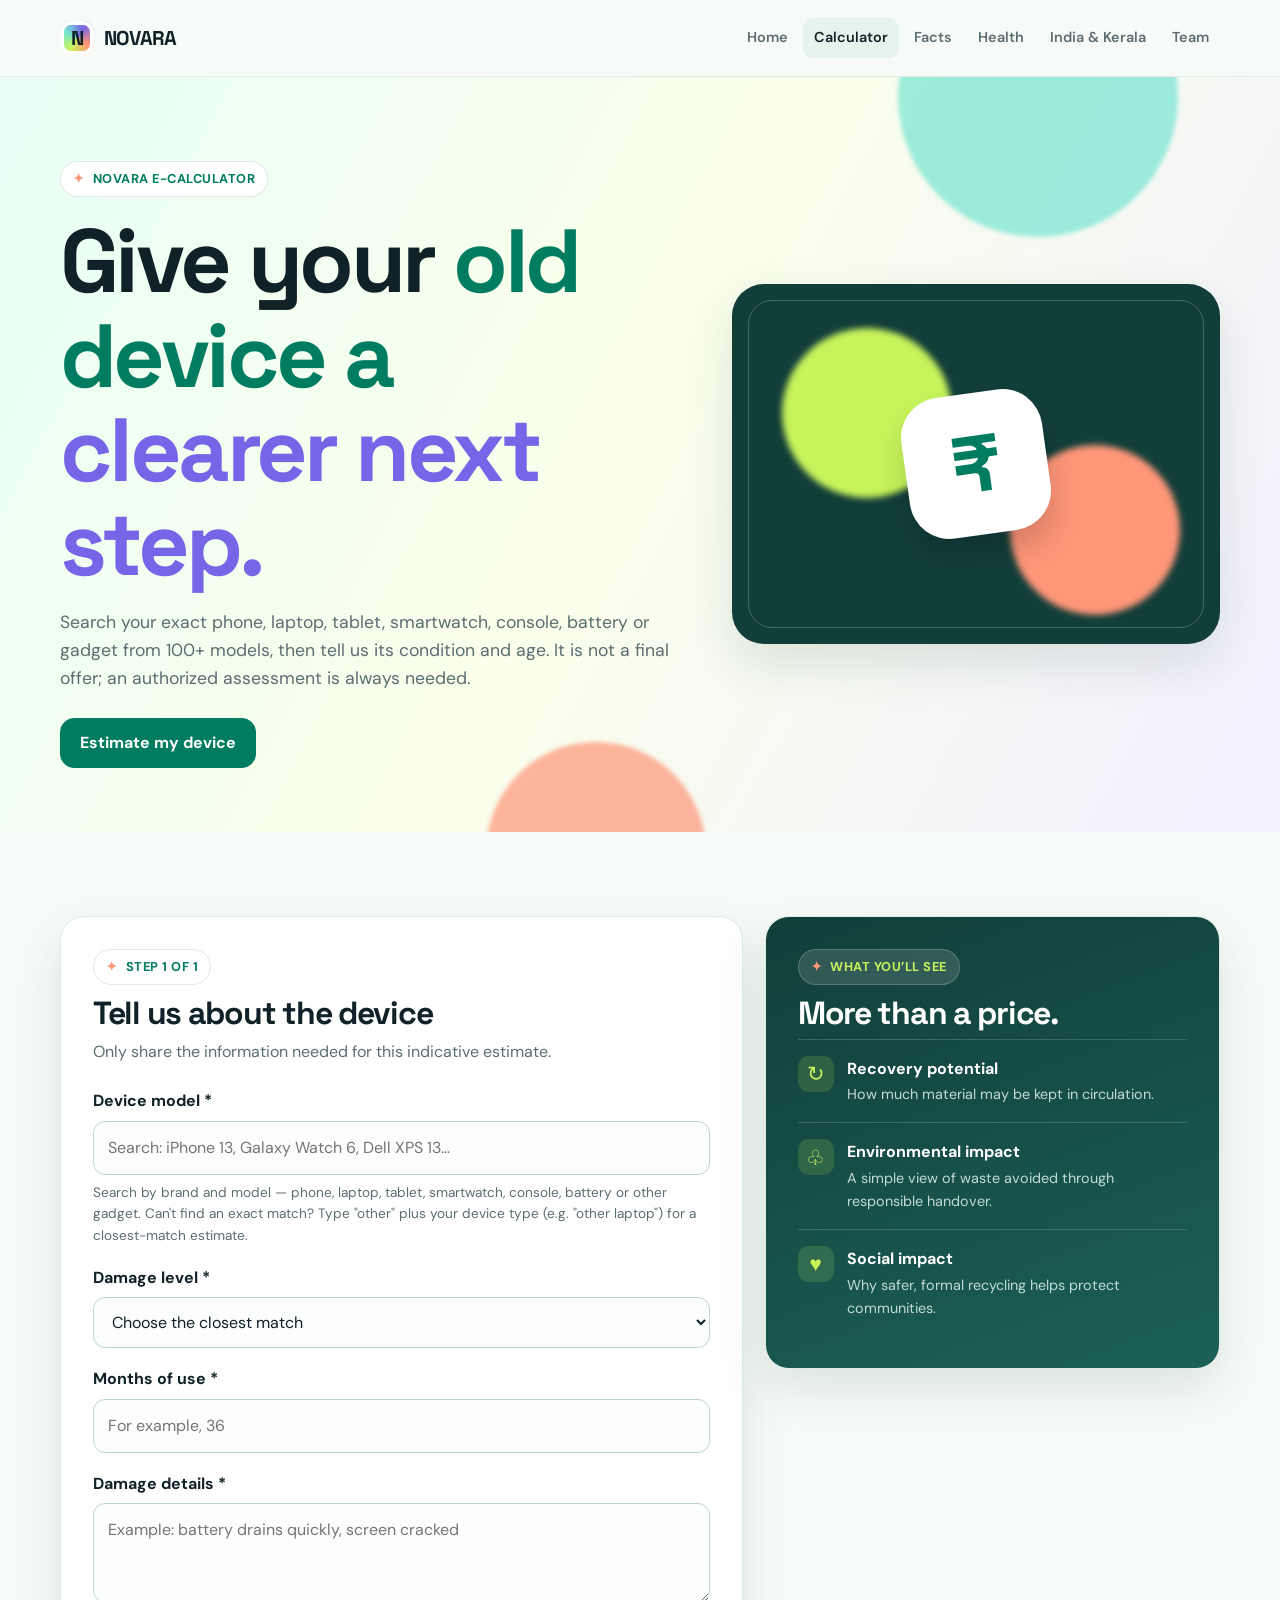
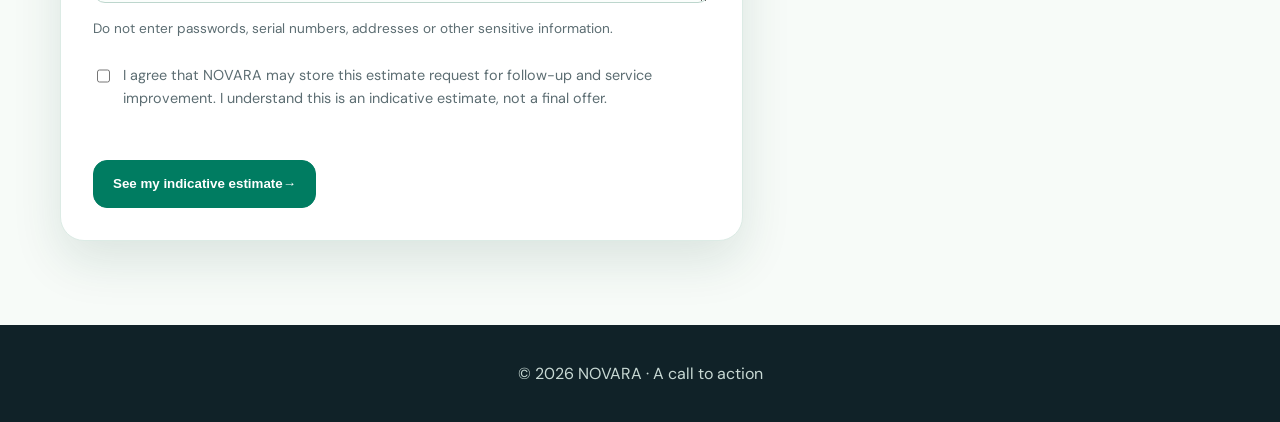
==== commit 6ec8eee0: "Add files via upload" ====
--- a/calculator.html
+++ b/calculator.html
@@ -1 +1 @@
-<!doctype html><html lang="en"><head><meta charset="utf-8"><meta name="viewport" content="width=device-width,initial-scale=1"><meta name="description" content="Get an indicative NOVARA e-waste estimate."><title>E-Calculator | NOVARA</title><link rel="stylesheet" href="styles.css"></head><body><header><div class="container"><nav><a class="brand" href="index.html"><span class="brand-badge">N</span>NOVARA</a><ul class="nav-links"><li><a href="index.html">Home</a></li><li><a class="active" href="calculator.html">Calculator</a></li><li><a href="facts.html">Facts</a></li><li><a href="health.html">Health</a></li><li><a href="india-kerala.html">India &amp; Kerala</a></li><li><a href="team.html">Team</a></li></ul></nav></div></header><main><section class="hero calculator-hero"><div class="container hero-grid"><div><span class="eyebrow">NOVARA e-calculator</span><h1 class="kinetic"><span>Give your</span> <span>old device a</span> <span>clearer next step.</span></h1><p class="sub">Get an indicative estimate based on the device, its condition and years of use. It is not a final offer; an authorized assessment is always needed.</p><a class="btn" href="#estimate-form">Estimate my device</a></div><div class="hero-visual" aria-hidden="true"><div class="orb one"></div><div class="orb two"></div><div class="hero-symbol">₹</div></div></div></section><section class="container reveal"><div class="calculator-layout"><form id="estimate-form" class="calculator-card" novalidate><div class="form-heading"><span class="eyebrow">Step 1 of 1</span><h2>Tell us about the device</h2><p>Only share the information needed for this indicative estimate.</p></div><div class="field"><label for="deviceType">Device type <span aria-hidden="true">*</span></label><select id="deviceType" name="deviceType" required><option value="">Choose a device</option><option value="smartphone">Smartphone</option><option value="laptop">Laptop</option><option value="tablet">Tablet</option><option value="desktop">Desktop computer</option><option value="smartwatch">Smartwatch</option><option value="console">Gaming console</option><option value="other">Other electronic device</option></select></div><div class="field"><label for="damageLevel">Damage level <span aria-hidden="true">*</span></label><select id="damageLevel" name="damageLevel" required><option value="">Choose the closest match</option><option value="minor">Minor wear or repair needed</option><option value="moderate">Moderate damage</option><option value="severe">Severe damage</option><option value="nonworking">Not working</option></select></div><div class="field"><label for="usageMonths">Months of use <span aria-hidden="true">*</span></label><input id="usageMonths" name="usageMonths" type="number" min="0" max="180" step="1" inputmode="numeric" placeholder="For example, 36" required></div><div class="field"><label for="damageDescription">Damage details <span aria-hidden="true">*</span></label><textarea id="damageDescription" name="damageDescription" maxlength="500" required placeholder="Example: battery drains quickly, screen cracked"></textarea><p class="hint">Do not enter passwords, serial numbers, addresses or other sensitive information.</p></div><label class="consent"><input id="consent" name="consent" type="checkbox" required><span>I agree that NOVARA may store this estimate request for follow-up and service improvement. I understand this is an indicative estimate, not a final offer.</span></label><p id="form-message" class="form-message" role="alert" aria-live="polite"></p><button class="btn" type="submit">See my indicative estimate <span aria-hidden="true">→</span></button></form><aside class="calculator-aside"><span class="eyebrow">What you’ll see</span><h2>More than a price.</h2><div class="mini-impact"><span>↻</span><div><strong>Recovery potential</strong><p>How much material may be kept in circulation.</p></div></div><div class="mini-impact"><span>♧</span><div><strong>Environmental impact</strong><p>A simple view of waste avoided through responsible handover.</p></div></div><div class="mini-impact"><span>♥</span><div><strong>Social impact</strong><p>Why safer, formal recycling helps protect communities.</p></div></div></aside></div><section id="result" class="estimate-result" hidden tabindex="-1"><span class="eyebrow">Your indicative result</span><h2 id="result-title">A next step for your device</h2><p id="result-summary"></p><div class="result-grid"><article><span>Indicative recovery value</span><strong id="value-result">—</strong><small>Subject to a physical assessment.</small></article><article><span>Repair / reuse potential</span><strong id="repair-result">—</strong><small>A guide, not a quote.</small></article><article><span>Sustainable impact</span><strong id="impact-result">—</strong><small id="impact-detail">—</small></article></div><div class="result-actions"><a class="btn" href="india-kerala.html">Plan responsible disposal</a><button class="text-button" id="reset-estimate" type="button">Start another estimate</button></div></section></section></main><footer><div class="container">© 2026 NOVARA · A call to action</div></footer><script src="calculator.js"></script></body></html>
+<!doctype html><html lang="en"><head><meta charset="utf-8"><meta name="viewport" content="width=device-width,initial-scale=1"><meta name="description" content="Get an indicative NOVARA e-waste estimate."><title>E-Calculator | NOVARA</title><link rel="stylesheet" href="styles.css"></head><body><header><div class="container"><nav><a class="brand" href="index.html"><span class="brand-badge">N</span>NOVARA</a><ul class="nav-links"><li><a href="index.html">Home</a></li><li><a class="active" href="calculator.html">Calculator</a></li><li><a href="facts.html">Facts</a></li><li><a href="health.html">Health</a></li><li><a href="india-kerala.html">India &amp; Kerala</a></li><li><a href="team.html">Team</a></li></ul></nav></div></header><main><section class="hero calculator-hero"><div class="container hero-grid"><div><span class="eyebrow">NOVARA e-calculator</span><h1 class="kinetic"><span>Give your</span> <span>old device a</span> <span>clearer next step.</span></h1><p class="sub">Search your exact phone, laptop, tablet, smartwatch, console, battery or gadget from 100+ models, then tell us its condition and age. It is not a final offer; an authorized assessment is always needed.</p><a class="btn" href="#estimate-form">Estimate my device</a></div><div class="hero-visual" aria-hidden="true"><div class="orb one"></div><div class="orb two"></div><div class="hero-symbol">₹</div></div></div></section><section class="container reveal"><div class="calculator-layout"><form id="estimate-form" class="calculator-card" novalidate><div class="form-heading"><span class="eyebrow">Step 1 of 1</span><h2>Tell us about the device</h2><p>Only share the information needed for this indicative estimate.</p></div><div class="field device-search-field"><label for="deviceSearch">Device model <span aria-hidden="true">*</span></label><div class="device-combobox"><input id="deviceSearch" type="text" autocomplete="off" role="combobox" aria-expanded="false" aria-controls="device-options" aria-autocomplete="list" placeholder="Search: iPhone 13, Galaxy Watch 6, Dell XPS 13…" required><input type="hidden" id="deviceId" name="deviceId"><ul id="device-options" class="device-options" role="listbox" hidden></ul></div><p class="hint">Search by brand and model — phone, laptop, tablet, smartwatch, console, battery or other gadget. Can't find an exact match? Type "other" plus your device type (e.g. "other laptop") for a closest-match estimate.</p></div><div class="field"><label for="damageLevel">Damage level <span aria-hidden="true">*</span></label><select id="damageLevel" name="damageLevel" required><option value="">Choose the closest match</option><option value="minor">Minor wear or repair needed</option><option value="moderate">Moderate damage</option><option value="severe">Severe damage</option><option value="nonworking">Not working</option></select></div><div class="field"><label for="usageMonths">Months of use <span aria-hidden="true">*</span></label><input id="usageMonths" name="usageMonths" type="number" min="0" max="180" step="1" inputmode="numeric" placeholder="For example, 36" required></div><div class="field"><label for="damageDescription">Damage details <span aria-hidden="true">*</span></label><textarea id="damageDescription" name="damageDescription" maxlength="500" required placeholder="Example: battery drains quickly, screen cracked"></textarea><p class="hint">Do not enter passwords, serial numbers, addresses or other sensitive information.</p></div><label class="consent"><input id="consent" name="consent" type="checkbox" required><span>I agree that NOVARA may store this estimate request for follow-up and service improvement. I understand this is an indicative estimate, not a final offer.</span></label><p id="form-message" class="form-message" role="alert" aria-live="polite"></p><button class="btn" type="submit">See my indicative estimate <span aria-hidden="true">→</span></button></form><aside class="calculator-aside"><span class="eyebrow">What you’ll see</span><h2>More than a price.</h2><div class="mini-impact"><span>↻</span><div><strong>Recovery potential</strong><p>How much material may be kept in circulation.</p></div></div><div class="mini-impact"><span>♧</span><div><strong>Environmental impact</strong><p>A simple view of waste avoided through responsible handover.</p></div></div><div class="mini-impact"><span>♥</span><div><strong>Social impact</strong><p>Why safer, formal recycling helps protect communities.</p></div></div></aside></div><section id="result" class="estimate-result" hidden tabindex="-1"><span class="eyebrow">Your indicative result</span><h2 id="result-title">A next step for your device</h2><p id="result-summary"></p><div class="result-grid"><article><span>Indicative recovery value</span><strong id="value-result">—</strong><small>Subject to a physical assessment.</small></article><article><span>Repair / reuse potential</span><strong id="repair-result">—</strong><small>A guide, not a quote.</small></article><article><span>Sustainable impact</span><strong id="impact-result">—</strong><small id="impact-detail">—</small></article></div><div class="result-actions"><a class="btn" href="india-kerala.html">Plan responsible disposal</a><button class="text-button" id="reset-estimate" type="button">Start another estimate</button></div></section></section></main><footer><div class="container">© 2026 NOVARA · A call to action</div></footer><script src="device-data.js"></script><script src="calculator.js"></script></body></html>
--- a/styles.css
+++ b/styles.css
@@ -4,6 +4,34 @@
 .container { width:min(1160px,calc(100% - 40px)); margin:auto; } header { position:sticky; top:0; z-index:10; background:rgba(247,251,248,.86); backdrop-filter:blur(16px); border-bottom:1px solid rgba(16,34,40,.07); } nav { min-height:76px; display:flex; align-items:center; justify-content:space-between; gap:24px; } .brand { display:flex; align-items:center; gap:10px; font:700 1.25rem 'Space Grotesk'; letter-spacing:-.04em; } .brand-badge { width:34px; aspect-ratio:1; display:grid; place-items:center; border-radius:11px; background:conic-gradient(from 210deg,var(--lime),var(--aqua),var(--violet),var(--coral),var(--lime)); color:#102228; box-shadow:inset 0 0 0 4px #fff; } .brand-logo { width:38px; height:38px; object-fit:contain; } .nav-links { display:flex; flex-wrap:wrap; gap:4px; padding:0; margin:0; list-style:none; } .nav-links a { display:block; padding:8px 11px; border-radius:10px; color:var(--muted); font-weight:600; font-size:.9rem; } .nav-links a:hover,.nav-links a.active { color:var(--ink); background:#e7f4ed; }
 .hero { position:relative; overflow:hidden; padding:84px 0 72px; background:linear-gradient(118deg,#e9fff6 0%,#faffeb 48%,#f2efff 100%); } .hero:before,.hero:after { content:''; position:absolute; border-radius:50%; filter:blur(2px); opacity:.7; } .hero:before { width:280px; height:280px; background:var(--aqua); top:-120px; right:8%; } .hero:after { width:220px; height:220px; background:var(--coral); bottom:-130px; left:38%; } .hero-grid { position:relative; display:grid; grid-template-columns:1.12fr .88fr; gap:52px; align-items:center; } .eyebrow,.badge { display:inline-flex; align-items:center; gap:8px; padding:7px 12px; background:#fff; border:1px solid rgba(16,34,40,.1); border-radius:999px; color:var(--green); font-size:.8rem; font-weight:700; letter-spacing:.04em; text-transform:uppercase; } .eyebrow:before { content:'✦'; color:var(--coral); } .kinetic { max-width:720px; margin:17px 0; font-size:clamp(3rem,7vw,5.8rem); } .kinetic span { display:inline; } .kinetic span:nth-child(2) { color:var(--green); } .kinetic span:nth-child(3) { color:var(--violet); } .sub { max-width:58ch; margin:0 0 26px; color:var(--muted); font-size:1.1rem; } .cta { display:flex; flex-wrap:wrap; gap:12px; } .btn { display:inline-flex; justify-content:center; align-items:center; min-height:48px; padding:11px 19px; border:1px solid var(--green); border-radius:14px; background:var(--green); color:#fff; font-weight:700; transition:transform .2s,box-shadow .2s,background .2s; } .btn:hover { transform:translateY(-3px); background:#00634e; box-shadow:0 12px 22px rgba(0,124,97,.23); } .btn-outline { background:rgba(255,255,255,.7); color:var(--ink); border-color:var(--line); } .btn-outline:hover { background:#fff; }
 .hero-visual { min-height:360px; position:relative; display:grid; place-items:center; overflow:hidden; isolation:isolate; border:1px solid rgba(16,34,40,.08); border-radius:32px; background:#123e3a; box-shadow:var(--shadow); } .hero-visual:before { content:''; position:absolute; inset:15px; z-index:-1; border-radius:24px; border:1px solid rgba(255,255,255,.22); } .orb { position:absolute; width:170px; aspect-ratio:1; border-radius:50%; filter:blur(3px); } .orb.one { top:12%; left:10%; background:var(--lime); } .orb.two { right:8%; bottom:8%; background:var(--coral); } .hero-symbol { position:relative; z-index:2; display:grid; place-items:center; width:142px; aspect-ratio:1; border-radius:40px; background:#fff; color:var(--green); font:700 5rem 'Space Grotesk'; transform:rotate(-8deg); box-shadow:0 18px 30px rgba(0,0,0,.16); } .logo-visual img { position:relative; z-index:2; max-width:68%; max-height:180px; object-fit:contain; background:#fff; padding:20px; border-radius:20px; }
+
+/* ---- Homepage animatic: orbiting recovery cycle ---- */
+.cycle-visual{position:relative}
+.hero-symbol{animation:core-pulse 3.6s ease-in-out infinite}
+@keyframes core-pulse{0%,100%{transform:rotate(-8deg) scale(1)}50%{transform:rotate(-8deg) scale(1.05)}}
+.orbit-ring{position:absolute;inset:0;z-index:1;animation:orbit-spin 18s linear infinite}
+.orbit-node{position:absolute;top:50%;left:50%;width:40px;height:40px;margin:-20px 0 0 -20px;border-radius:12px;background:#fff;box-shadow:0 12px 22px rgba(16,34,40,.18);display:grid;place-items:center;font-size:1.1rem;font-weight:700}
+.orbit-node span{display:block;animation:orbit-counter-spin 18s linear infinite}
+.node-a{transform:rotate(0deg) translate(128px) rotate(0deg);color:var(--green)}
+.node-b{transform:rotate(90deg) translate(128px) rotate(-90deg);color:var(--coral)}
+.node-c{transform:rotate(180deg) translate(128px) rotate(-180deg);color:var(--violet)}
+.node-d{transform:rotate(270deg) translate(128px) rotate(-270deg);color:var(--aqua)}
+@keyframes orbit-spin{to{transform:rotate(360deg)}}
+@keyframes orbit-counter-spin{to{transform:rotate(-360deg)}}
+@media (max-width:820px){.node-a,.node-b,.node-c,.node-d{transform:rotate(var(--a,0deg)) translate(88px) rotate(calc(var(--a,0deg) * -1))}
+  .node-a{--a:0deg}.node-b{--a:90deg}.node-c{--a:180deg}.node-d{--a:270deg}}
+
+/* ---- Homepage intro splash ---- */
+.intro-splash{position:fixed;inset:0;z-index:9999;display:flex;flex-direction:column;align-items:center;justify-content:center;gap:16px;background:linear-gradient(160deg,#123e3a,#0b2b28);animation:intro-hide 2.1s ease forwards}
+.intro-mark{position:relative;width:96px;height:96px;border-radius:28px;background:#fff;display:grid;place-items:center;animation:intro-pop .7s cubic-bezier(.2,.9,.3,1.4) both}
+.intro-badge{font:700 2.4rem 'Space Grotesk',Arial,sans-serif;color:var(--green)}
+.intro-ring{position:absolute;inset:-10px;border-radius:38px;border:2px solid rgba(255,255,255,.35);animation:intro-ring-pulse 1.6s ease-in-out infinite}
+.intro-word{margin:0;color:#fff;font:700 1rem 'Space Grotesk',Arial,sans-serif;letter-spacing:.35em;text-transform:uppercase;opacity:0;animation:intro-word-in .6s ease .35s forwards}
+@keyframes intro-pop{0%{opacity:0;transform:scale(.6)}100%{opacity:1;transform:scale(1)}}
+@keyframes intro-word-in{to{opacity:1}}
+@keyframes intro-ring-pulse{0%,100%{transform:scale(1);opacity:.6}50%{transform:scale(1.15);opacity:0}}
+@keyframes intro-hide{0%,72%{opacity:1;visibility:visible}100%{opacity:0;visibility:hidden}}
+@media (prefers-reduced-motion:reduce){.intro-splash{display:none}}
 section { padding:84px 0; } .section-heading { display:flex; justify-content:space-between; gap:30px; align-items:end; margin-bottom:28px; } .section-title { font-size:clamp(2rem,4vw,3.2rem); } .section-sub { max-width:56ch; margin:10px 0 0; color:var(--muted); } .stats,.cards-3 { display:grid; grid-template-columns:repeat(3,1fr); gap:18px; } .stat-card,.card,.glass { border:1px solid var(--line); border-radius:var(--radius); background:var(--surface); box-shadow:0 5px 15px rgba(17,63,53,.035); } .stat-card { padding:24px; } .stat-card:nth-child(2n) { background:#eefcf7; } .stat-card:nth-child(3n) { background:#fffae8; } .stat-value { font:700 clamp(2.2rem,4vw,3.2rem) 'Space Grotesk'; color:var(--green); letter-spacing:-.06em; } .stat-label { margin-top:8px; font-weight:700; } .note { margin:.5rem 0 0; color:var(--muted); font-size:.88rem; } .grid-2 { display:grid; grid-template-columns:1fr 1fr; gap:18px; } .glass,.card { padding:28px; } .card { transition:transform .2s,box-shadow .2s; } .card:hover,.glass:hover { transform:translateY(-5px); box-shadow:var(--shadow); } .icon { width:46px; aspect-ratio:1; display:grid; place-items:center; margin-bottom:18px; border-radius:15px; background:#e7f8f0; font-size:1.35rem; } .card:nth-child(2) .icon { background:#fff2eb; } .card:nth-child(3) .icon { background:#eeecff; } .card h3,.glass h3 { font-size:1.3rem; margin-bottom:10px; } .card p,.glass p,ul.clean { color:var(--muted); } ul.clean { margin:12px 0 0; padding-left:20px; } ul.clean li { margin:8px 0; } .feature-band { padding:34px; border-radius:32px; background:var(--ink); color:#fff; } .feature-band p { color:#bed5ce; } .feature-band .btn { background:var(--lime); border-color:var(--lime); color:var(--ink); } footer { padding:36px 0; background:var(--ink); color:#c8d9d4; text-align:center; }
 .reveal { opacity:1; transform:none; } .js .reveal { opacity:0; transform:translateY(24px); transition:opacity .65s ease,transform .65s ease; } .js .reveal.on { opacity:1; transform:none; }
 @media (max-width:820px) { nav { padding:12px 0; align-items:flex-start; } .nav-links { gap:1px; } .nav-links a { padding:6px 8px; font-size:.82rem; } .hero { padding:58px 0; } .hero-grid,.grid-2 { grid-template-columns:1fr; gap:28px; } .hero-visual { min-height:260px; order:-1; } .hero-symbol { width:110px; font-size:4rem; } .stats,.cards-3 { grid-template-columns:1fr; } .section-heading { display:block; } section { padding:58px 0; } }
@@ -12,9 +40,12 @@
 .calculator-hero { padding-bottom:64px; }.calculator-layout { display:grid; grid-template-columns:minmax(0,1.2fr) minmax(280px,.8fr); gap:22px; align-items:start; }.calculator-card,.calculator-aside,.estimate-result { padding:32px; border:1px solid var(--line); border-radius:var(--radius); background:var(--surface); box-shadow:var(--shadow); }.form-heading h2,.calculator-aside h2 { margin:12px 0 8px; font-size:2rem; }.form-heading p,.calculator-aside p { color:var(--muted); margin:0 0 24px; }.field { margin:18px 0; }.field label { display:block; margin-bottom:7px; font-weight:700; }.field select,.field input,.field textarea { width:100%; border:1px solid #bdd6cd; border-radius:12px; background:#fbfefc; color:var(--ink); padding:13px 14px; font:inherit; }.field textarea { min-height:100px; resize:vertical; }.field select:focus,.field input:focus,.field textarea:focus { outline:3px solid rgba(117,101,232,.25); border-color:var(--violet); }.hint { margin:7px 0 0; color:var(--muted); font-size:.85rem; }.consent { display:flex; align-items:flex-start; gap:10px; margin:24px 0 12px; color:var(--muted); font-size:.9rem; }.consent input { width:18px; height:18px; margin-top:3px; accent-color:var(--green); }.form-message { min-height:1.5em; margin:0 0 14px; color:var(--green); font-weight:600; }.calculator-aside { background:linear-gradient(160deg,#123e3a,#1b6057); color:#fff; position:sticky; top:94px; }.calculator-aside .eyebrow { background:rgba(255,255,255,.13); border-color:rgba(255,255,255,.2); color:var(--lime); }.calculator-aside p { color:#c1dbd5; }.mini-impact { display:flex; gap:13px; padding:16px 0; border-top:1px solid rgba(255,255,255,.16); }.mini-impact > span { display:grid; place-items:center; width:36px; height:36px; flex:0 0 auto; border-radius:11px; background:rgba(199,243,91,.15); color:var(--lime); font-size:1.3rem; }.mini-impact strong { display:block; }.mini-impact p { font-size:.9rem; margin:2px 0 0; }.estimate-result { margin-top:22px; }.estimate-result h2 { margin:12px 0 8px; font-size:clamp(2rem,4vw,3rem); }.estimate-result > p { color:var(--muted); max-width:70ch; }.result-grid { display:grid; grid-template-columns:repeat(3,1fr); gap:14px; margin:24px 0; }.result-grid article { padding:20px; border-radius:18px; background:#effaf5; }.result-grid article:nth-child(2) { background:#fff7e8; }.result-grid article:nth-child(3) { background:#f0eeff; }.result-grid span,.result-grid small { display:block; color:var(--muted); font-size:.85rem; }.result-grid strong { display:block; margin:7px 0; font:700 1.45rem 'Space Grotesk'; color:var(--green); }.result-actions { display:flex; align-items:center; gap:18px; flex-wrap:wrap; }.text-button { border:0; background:transparent; color:var(--green); padding:9px; font:700 inherit; cursor:pointer; text-decoration:underline; }
 @media (max-width:820px) { .calculator-layout,.result-grid { grid-template-columns:1fr; }.calculator-aside { position:static; }.calculator-card,.calculator-aside,.estimate-result { padding:24px; } }
 
-/* Homepage introduction: visible only after script opt-in, never hides the site on its own. */
-.site-intro { display:none; position:fixed; z-index:100; inset:0; overflow:hidden; place-items:center; background:#102228; color:#fff; text-align:center; }
-.intro-active .site-intro { display:grid; animation:intro-fade-in .25s ease-out both; }.site-intro.is-leaving { animation:intro-fade-out .45s ease-in both; }
-.intro-content { position:relative; z-index:2; display:grid; justify-items:center; padding:24px; }.intro-eyebrow { margin:0 0 18px; color:var(--lime); font-size:.75rem; font-weight:700; letter-spacing:.17em; text-transform:uppercase; animation:intro-rise .55s .1s both; }.intro-mark { display:grid; place-items:center; width:88px; aspect-ratio:1; margin-bottom:18px; border:1px solid rgba(255,255,255,.28); border-radius:27px; background:linear-gradient(135deg,var(--lime),var(--aqua)); color:var(--ink); font:700 3.6rem 'Space Grotesk'; box-shadow:0 0 0 11px rgba(199,243,91,.1); animation:intro-pop .65s .2s cubic-bezier(.2,1.5,.4,1) both; }.intro-word { display:flex; margin:0; font-size:clamp(3.4rem,12vw,9rem); letter-spacing:.08em; }.intro-word span { display:inline-block; animation:intro-letter .5s both; }.intro-word span:nth-child(1){animation-delay:.4s}.intro-word span:nth-child(2){animation-delay:.47s}.intro-word span:nth-child(3){animation-delay:.54s}.intro-word span:nth-child(4){animation-delay:.61s}.intro-word span:nth-child(5){animation-delay:.68s}.intro-word span:nth-child(6){animation-delay:.75s}.intro-line { margin:14px 0 22px; color:#c3d8d2; animation:intro-rise .5s .9s both; }.skip-intro { padding:8px 12px; border:0; border-radius:8px; background:transparent; color:#c3d8d2; cursor:pointer; font:600 .85rem 'DM Sans'; text-decoration:underline; animation:intro-rise .5s 1s both; }.skip-intro:hover { color:#fff; }.intro-glow { position:absolute; width:38vmax; aspect-ratio:1; border-radius:50%; filter:blur(18px); opacity:.35; animation:intro-drift 3s ease-in-out infinite alternate; }.intro-glow-one { top:-18vmax; left:-12vmax; background:var(--violet); }.intro-glow-two { right:-15vmax; bottom:-22vmax; background:var(--green); animation-delay:-1.4s; }
-@keyframes intro-fade-in { from{opacity:0}to{opacity:1} } @keyframes intro-fade-out { from{opacity:1}to{opacity:0;visibility:hidden} } @keyframes intro-pop { from{opacity:0;transform:scale(.4) rotate(-20deg)}to{opacity:1;transform:scale(1) rotate(0)} } @keyframes intro-letter { from{opacity:0;transform:translateY(34px) rotate(8deg)}to{opacity:1;transform:none} } @keyframes intro-rise { from{opacity:0;transform:translateY(12px)}to{opacity:1;transform:none} } @keyframes intro-drift { to{transform:translate(10vmax,6vmax) scale(1.12)} }
-@media (prefers-reduced-motion:reduce) { .site-intro { display:none !important; } }
+/* ---- Device search combobox ---- */
+.device-combobox{position:relative}
+.device-combobox input[type="text"]{width:100%;border:1px solid #bdd6cd;border-radius:12px;background:#fbfefc;color:var(--ink);padding:13px 14px;font:inherit}
+.device-combobox input[type="text"]:focus{outline:3px solid rgba(117,101,232,.25);border-color:var(--violet)}
+.device-options{position:absolute;z-index:20;top:calc(100% + 6px);left:0;right:0;margin:0;padding:6px;list-style:none;background:#fff;border:1px solid var(--line);border-radius:14px;box-shadow:var(--shadow);max-height:280px;overflow-y:auto}
+.device-option{display:flex;align-items:center;justify-content:space-between;gap:10px;padding:10px 12px;border-radius:9px;cursor:pointer;font-size:.94rem}
+.device-option:hover,.device-option.is-active{background:#eefcf7}
+.device-name{color:var(--ink);font-weight:600}
+.device-tag{flex:0 0 auto;padding:3px 9px;border-radius:999px;background:#e7f4ed;color:var(--green);font-size:.72rem;font-weight:700;text-transform:uppercase;letter-spacing:.03em}
